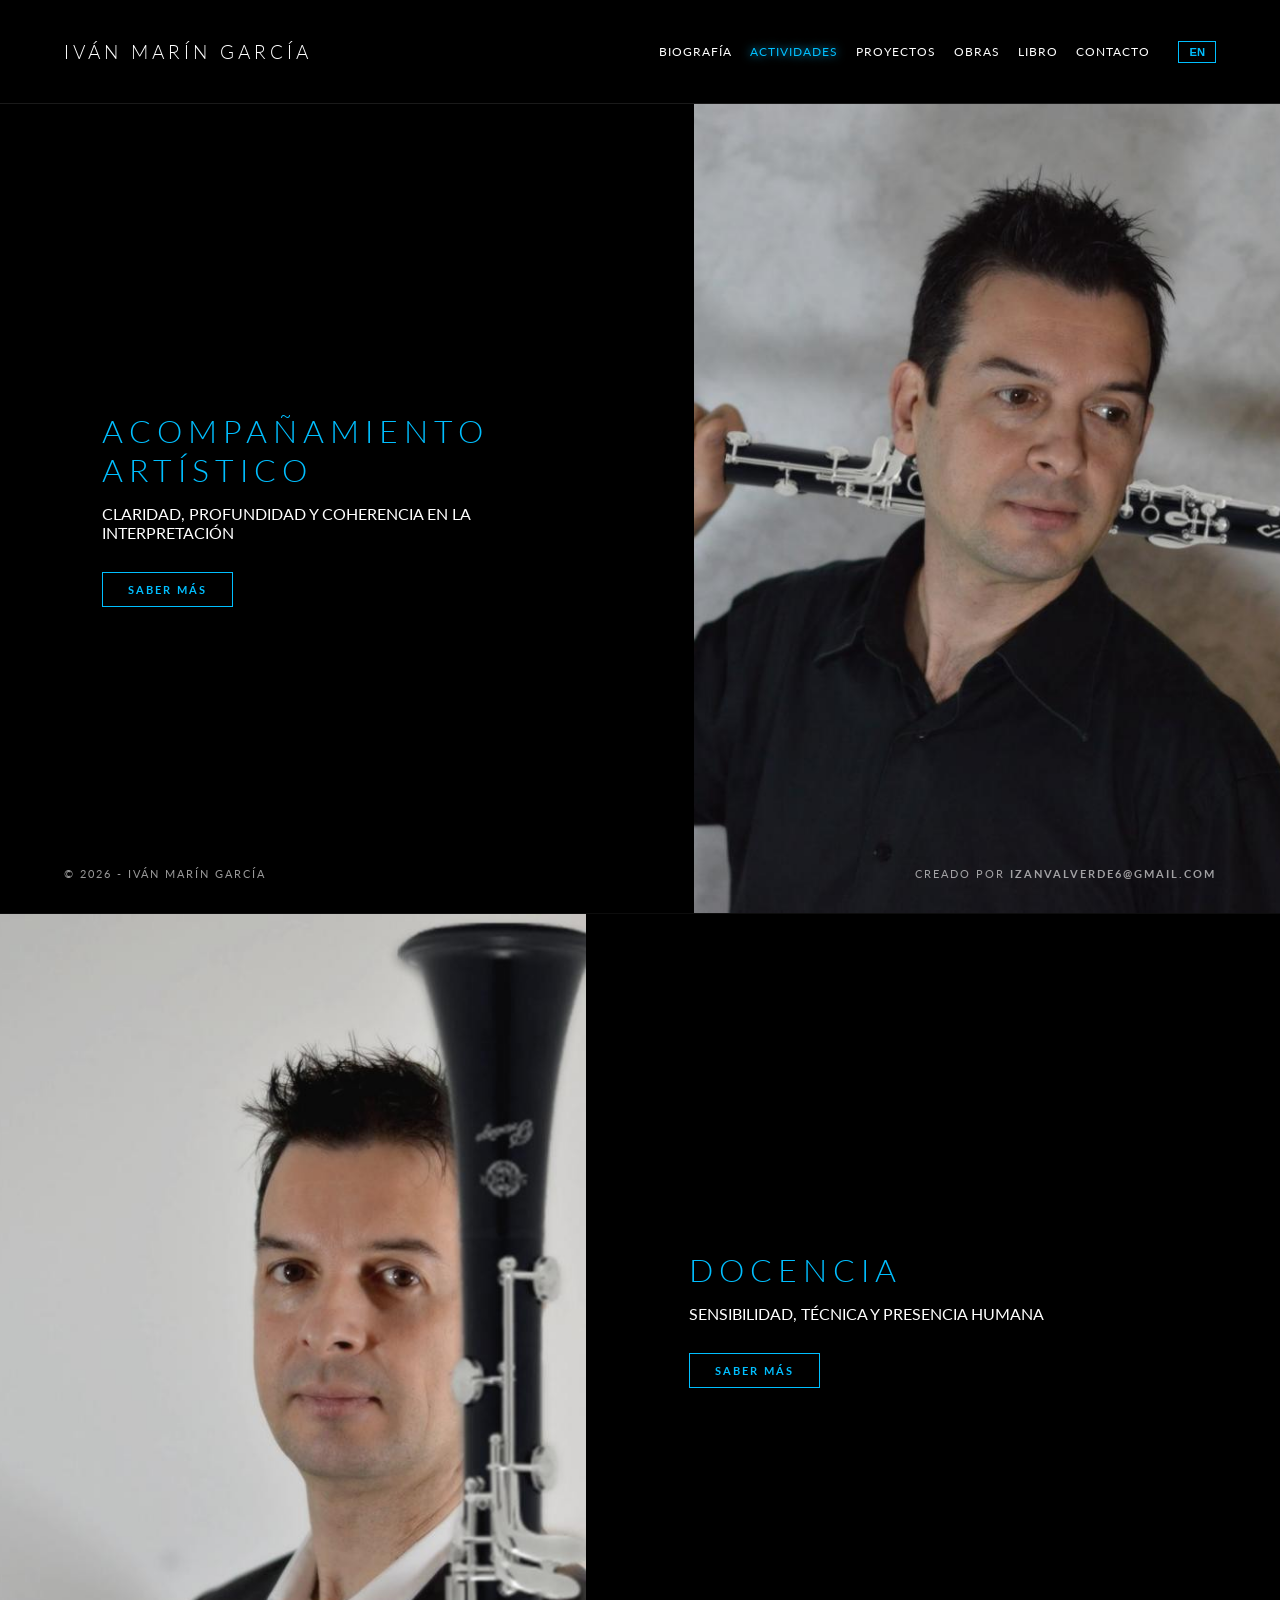
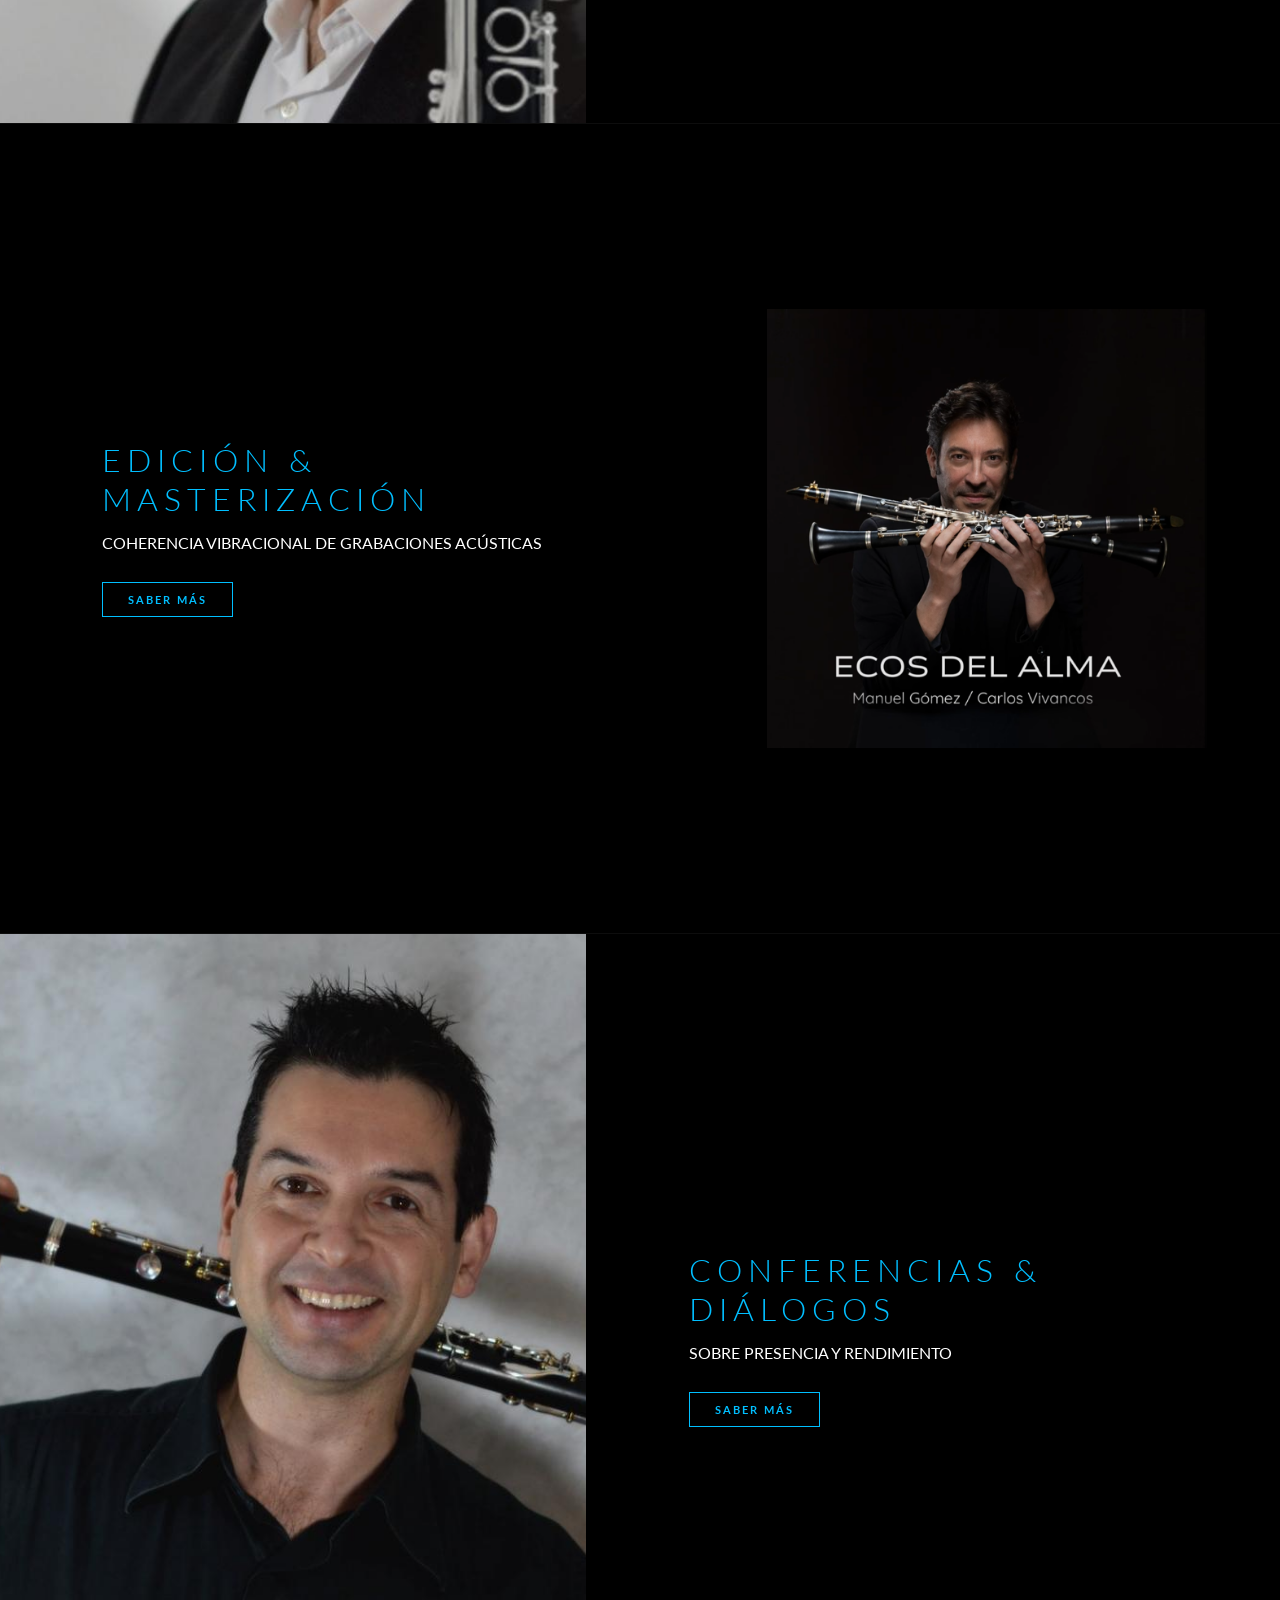
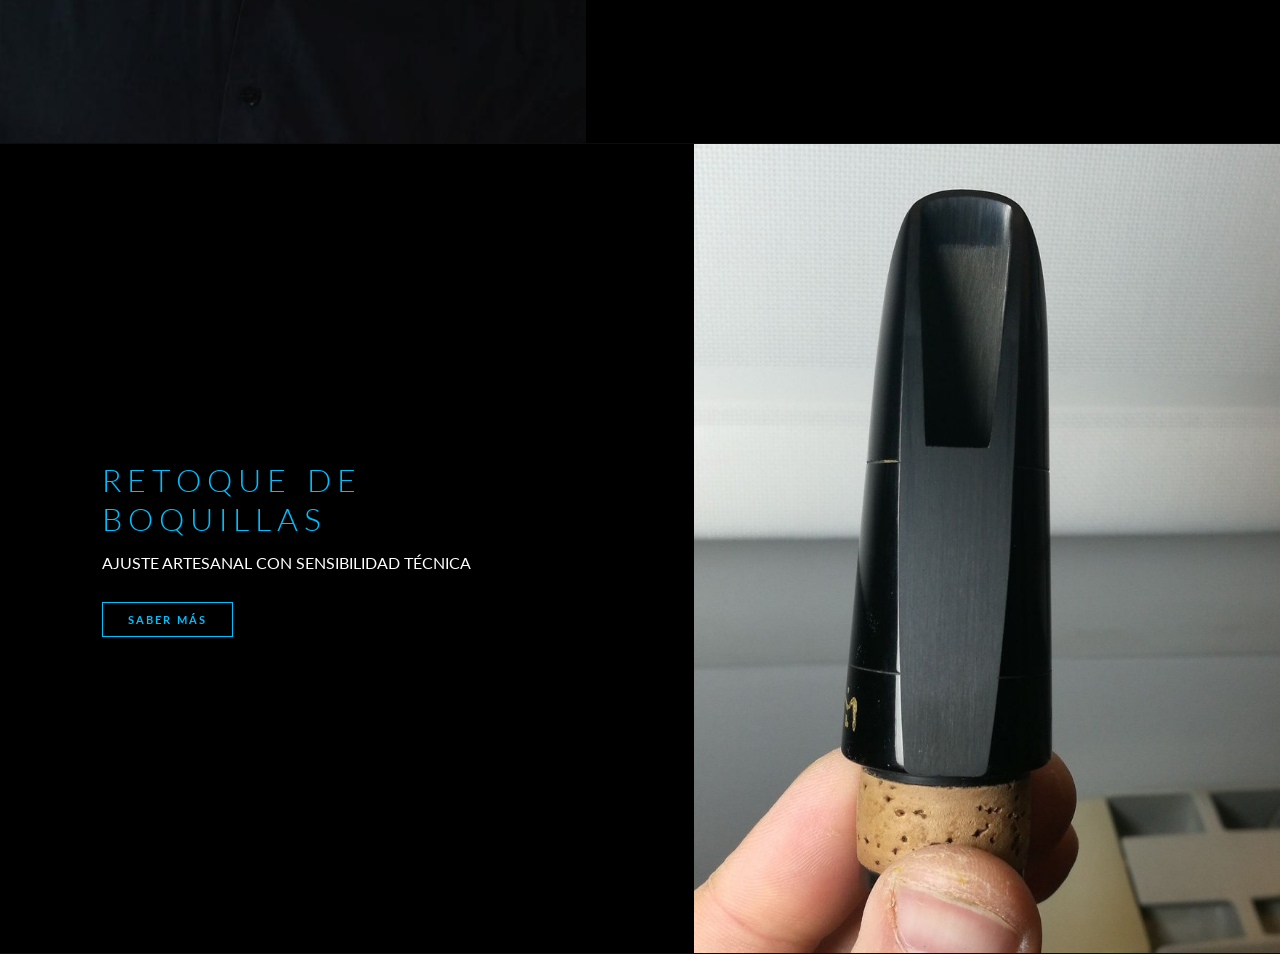
==== actividades.html @ 62df8629 "Versión inicial web Iván Marín" ====
<!DOCTYPE html>
<html lang="es">
<head>
    <meta charset="UTF-8">
    <meta name="viewport" content="width=device-width, initial-scale=1.0">
    <title data-es="Actividades | Iván Marín García" data-en="Activities | Iván Marín García">Actividades | Iván Marín García</title>
    <link rel="icon" type="image/x-icon" href="Imagenes/Logo.png">
    <link rel="stylesheet" href="https://cdnjs.cloudflare.com/ajax/libs/font-awesome/6.4.2/css/all.min.css">
    <link rel="stylesheet" href="actividades.css">
    <link href="https://fonts.googleapis.com/css2?family=Lato:wght@300;400;700&display=swap" rel="stylesheet">
</head>

<!-- Google tag (gtag.js) -->
<script async src="https://www.googletagmanager.com/gtag/js?id=G-GDHJ97QS3Q"></script>
<script>
  window.dataLayer = window.dataLayer || [];
  function gtag(){dataLayer.push(arguments);}
  gtag('js', new Date());

  gtag('config', 'G-GDHJ97QS3Q');
</script>

<body class="interna-body">

    <header class="header-interna">
        <div class="brand"><a href="index.html">Iván Marín García</a></div>
        <nav class="nav-principal">
            <a href="biografia.html" data-es="Biografía" data-en="Biography">Biografía</a>
            <a href="actividades.html" class="active" data-es="Actividades" data-en="Activities">Actividades</a>
            <a href="proyectos.html" data-es="Proyectos" data-en="Projects">Proyectos</a>
            <a href="obras.html" data-es="Obras" data-en="Works">Obras</a>
            <a href="libro.html" data-es="Libro" data-en="Book">Libro</a>
            <a href="contacto.html" data-es="Contacto" data-en="Contact">Contacto</a>
            <button id="lang-switch" class="lang-btn">EN</button>
        </nav>
    </header>

    <section id="acompanamiento" class="section-service">
        <div class="service-content">
            <h2 class="titulo-servicio" data-es="Acompañamiento Artístico" data-en="Artistic Guidance">Acompañamiento Artístico</h2>
            <p data-es="Claridad, profundidad y coherencia en la interpretación" data-en="Clarity, depth, and coherence in interpretation">Claridad, profundidad y coherencia en la interpretación</p>
            <a href="acompanamiento.html" class="btn-saber-mas" data-es="Saber más" data-en="Read more">Saber más</a>
        </div>
        <div class="service-visual"><img src="Imagenes/Clarinete atras.jpeg" alt="Acompañamiento"></div>
    </section>

    <section id="docencia" class="section-service invert">
        <div class="service-content">
            <h2 class="titulo-servicio" data-es="Docencia" data-en="Teaching">Docencia</h2>
            <p data-es="Sensibilidad, técnica y presencia humana" data-en="Sensitivity, technique, and human presence">Sensibilidad, técnica y presencia humana</p>
            <a href="docencia.html" class="btn-saber-mas" data-es="Saber más" data-en="Read more">Saber más</a>
        </div>
        <div class="service-visual visual-sticky"><img src="Imagenes/Clarinete al frente2.jpeg" alt="Docencia"></div>
    </section>

    <section id="audio" class="section-service">
        <div class="service-content">
            <h2 class="titulo-servicio" data-es="Edición & Masterización" data-en="Editing & Mastering">Edición & Masterización</h2>
            <p data-es="Coherencia vibracional de grabaciones acústicas" data-en="Vibrational coherence of acoustic recordings">Coherencia vibracional de grabaciones acústicas</p>
            <a href="audio.html" class="btn-saber-mas" data-es="Saber más" data-en="Read more">Saber más</a>
        </div>
        <div class="service-visual visual-especial">
            <div class="disco-wrapper">
                <div class="disco-vinilo">
                    <img src="Imagenes/Disco.png" class="cover-disco" alt="Audio Cover">
                </div>
            </div>
        </div>
    </section>

    <section id="charlas" class="section-service invert">
        <div class="service-content">
            <h2 class="titulo-servicio" data-es="Conferencias & Diálogos" data-en="Conferences & Dialogues">Conferencias & Diálogos</h2>
            <p data-es="SOBRE PRESENCIA Y RENDIMIENTO" data-en="PRESENCE AND PERFORMANCE">PRESENCIA Y RENDIMIENTO</p>
            <a href="charlas.html" class="btn-saber-mas" data-es="Saber más" data-en="Read more">Saber más</a>
        </div>
        <div class="service-visual"><img src="Imagenes/Foto Sonriendo.jpeg" alt="Charlas"></div>
    </section>

    <section id="boquillas" class="section-service">
        <div class="service-content">
            <h2 class="titulo-servicio" data-es="Retoque de Boquillas" data-en="Mouthpiece Refacing">Retoque de Boquillas</h2>
            <p data-es="Ajuste artesanal con sensibilidad técnica" data-en="Handcrafted work with technical sensitivity">Ajuste artesanal con sensibilidad técnica</p>
            <a href="boquillas.html" class="btn-saber-mas" data-es="Saber más" data-en="Read more">Saber más</a>
        </div>
        <div class="service-visual"><img src="Imagenes/Boquilla.jpg" alt="Boquillas"></div>
    </section>

    <footer class="home-footer"><p>&copy; 2026 - IVÁN MARÍN GARCÍA</p>
    <p class="creador">
        <span data-es="Creado por " data-en="Created by ">Creado por </span>
       <a href="https://mail.google.com/mail/?view=cm&fs=1&to=izanvalverde6@gmail.com" target="_blank" class="link-creador">IZANVALVERDE6@GMAIL.COM</a>
    </p></footer>

    <script>
        // SCRIPT DE IDIOMA (Simplificado sin toggleInfo ya que no se usa)
        const langSwitch = document.getElementById('lang-switch');
        let currentLang = localStorage.getItem('prefLang') || 'es';

        const updateLanguage = (lang) => {
            document.querySelectorAll('[data-es]').forEach(el => {
                const content = el.getAttribute(`data-${lang}`);
                // Si el elemento es un enlace o párrafo normal, cambiamos su texto
                el.innerText = content;
            });

            langSwitch.innerText = lang === 'es' ? 'EN' : 'ES';
            localStorage.setItem('prefLang', lang);
        };

        langSwitch.addEventListener('click', () => {
            currentLang = currentLang === 'es' ? 'en' : 'es';
            updateLanguage(currentLang);
            langSwitch.blur();
            langSwitch.classList.toggle('active');
        });

        updateLanguage(currentLang);
    </script>
</body>
</html>
---- actividades.css ----
/* --- VARIABLES DE DISEÑO --- */
:root {
    --azul-tecnico: #1E90FF;    
    --azul-maestro: #00BFFF;    
    --negro: #000000;
    --blanco: #ffffff;
    --gris: #888888;
    --fuente-texto: 'Lato', sans-serif;
}

/* --- RESET GENERAL --- */
* { 
    margin: 0; 
    padding: 0; 
    box-sizing: border-box; 
}

body.interna-body {
    background-color: var(--negro);
    color: var(--blanco);
    font-family: var(--fuente-texto);
    text-transform: uppercase;
}

/* --- HEADER --- */
.header-interna {
    position: sticky; 
    top: 0; 
    z-index: 1000;
    display: flex; 
    justify-content: space-between; 
    align-items: center;
    padding: 40px 5%; 
    background: rgba(0, 0, 0, 0.95);
    border-bottom: 1px solid rgba(255, 255, 255, 0.1);
}

.brand a { 
    text-decoration: none; 
    color: var(--blanco); 
    font-family: var(--fuente-texto); 
    font-size: clamp(1rem, 1.5vw, 1.2rem);
    font-weight: 300; 
    letter-spacing: 4px; 
    text-transform: uppercase;
}

.nav-principal { 
    display: flex; 
    align-items: center; 
    gap: 18px; 
}

.nav-principal a {
    font-family: var(--fuente-texto);
    color: var(--blanco); 
    text-decoration: none; 
    font-size: 0.75rem;
    letter-spacing: 1px; 
    transition: 0.3s;
}

.nav-principal a:hover, 
.nav-principal a.active {
    color: var(--azul-maestro) !important;
    text-shadow: 0 0 10px var(--azul-maestro);
}

.lang-btn {
    background: transparent; 
    border: 1px solid var(--azul-maestro); 
    color: var(--azul-maestro);
    padding: 4px 10px; 
    cursor: pointer; 
    font-weight: 700; 
    font-size: 0.7rem;
    margin-left: 10px; 
    transition: all 0.3s ease; 
    text-transform: uppercase;
}

/* Reemplaza tu actual .lang-btn:hover por esto: */
@media (hover: hover) and (pointer: fine) {
    .lang-btn:hover {
        background: var(--azul-maestro);
        color: #fff;
        box-shadow: 0 0 15px var(--azul-maestro);
    }
}

/* Para que en el móvil haga un "destello" rápido al tocarlo pero se apague al soltar: */
.lang-btn:active {
    background: var(--azul-maestro);
    color: #fff;
}

/* --- SECCIONES DE SERVICIO --- */
.section-service { 
    display: flex; 
    min-height: 90vh; 
    border-bottom: 1px solid rgba(255,255,255,0.05); 
    overflow: hidden; 
}

.section-service.invert { flex-direction: row-reverse; }

.service-content { 
    flex: 1; 
    display: flex; 
    flex-direction: column; 
    justify-content: center; 
    padding: 0 8%; 
    background: #000; 
}

.titulo-servicio {
    font-family: var(--fuente-texto); 
    font-size: clamp(1.4rem, 3vw, 2rem);
    font-weight: 300; 
    letter-spacing: 6px; 
    text-transform: uppercase;
    color: var(--azul-maestro); 
    margin-bottom: 15px;
}

.btn-saber-mas {
    text-decoration: none;
    font-family: var(--fuente-texto); 
    margin-top: 30px; 
    background: transparent; 
    border: 1px solid var(--azul-maestro); 
    color: var(--azul-maestro); 
    padding: 10px 25px; 
    cursor: pointer; 
    text-transform: uppercase; 
    font-size: 0.7rem; 
    font-weight: 700; 
    letter-spacing: 2px; 
    transition: 0.4s; 
    align-self: flex-start;
}

/* Solo aplica el hover en dispositivos con ratón (PC) */
@media (hover: hover) and (pointer: fine) {
    .btn-saber-mas:hover { 
        background: var(--azul-maestro); 
        color: #fff; 
        box-shadow: 0 0 20px var(--azul-maestro); 
    }
}

/* Efecto visual rápido al tocar en móviles (opcional) */
.btn-saber-mas:active {
    background: var(--azul-maestro);
    color: #fff;
}

/* --- CONTENIDO EXTRA --- */
.extra-info { 
    max-height: 0; 
    overflow: hidden; 
    transition: max-height 0.8s ease; 
    scroll-margin-top: 160px; 
}

.extra-info.active { 
    max-height: 4000px; 
    margin-top: 30px; 
    margin-bottom: 50px;
}

.texto-detallado { 
    border-left: 2px solid var(--azul-maestro); 
    padding-left: 20px; 
    background: transparent !important;
}

.texto-detallado p, 
.resena-texto,
.desc-docencia p {
    color: #ddd !important;
    font-family: 'Lato', sans-serif !important;
    font-size: 1rem !important;
    line-height: 1.7 !important;
    text-align: justify !important;
    font-style: normal !important;
    text-transform: none !important;
}

/* --- RESEÑAS (LIMPIAS) --- */
.resenas-container {
    margin-top: 40px;
    padding-top: 30px;
    border-top: 1px solid var(--azul-maestro);
    background: transparent !important;
}

.titulo-resenas {
    color: var(--azul-maestro);
    font-size: 0.8rem;
    letter-spacing: 4px;
    margin-bottom: 25px;
    font-weight: 700;
}

.resena-item {
    margin-bottom: 30px;
    padding-bottom: 20px;
    border-bottom: 1px solid rgba(0, 191, 255, 0.3);
    background: transparent !important;
     
}

.resena-item:last-child {
    border-bottom: none;
}

.resena-autor {
    font-size: 0.75rem !important;
    font-weight: 700;
    color: var(--azul-maestro) !important;
    text-transform: uppercase;
    letter-spacing: 1px;
    display: block;
    margin-top: 10px;
}

/* --- VIDEO --- */
.video-container-extra { 
    position: relative; 
    padding-bottom: 40%; 
    height: 0; 
    overflow: hidden; 
    margin: 40px 0; 
    border: 1px solid var(--azul-maestro); 
}

.video-container-extra iframe { 
    position: absolute; top: 0; left: 0; width: 100%; height: 100%; border: none; 
}

/* --- VISUAL & ZOOM --- */
.service-visual { 
    flex: 1.2; background: #000; overflow: hidden; position: relative; 
    display: flex; align-items: center; justify-content: center; 
}
.service-visual img { width: 100%; height: 100%; object-fit: cover; }

.section-service:nth-of-type(1) .service-visual img,
.section-service:nth-of-type(2) .service-visual img,
.section-service:nth-of-type(4) .service-visual img,
.section-service:nth-of-type(5) .service-visual img {
    animation: zoomInfinito 20s infinite alternate ease-in-out !important;
}

@keyframes zoomInfinito { 0% { transform: scale(1); } 100% { transform: scale(1.15); } }

/* --- DISCO --- */
.disco-wrapper { 
    position: relative; width: 75%; padding-bottom: 75%; 
    display: flex; align-items: center; justify-content: center; 
}
.disco-vinilo { 
    position: absolute; top: 0; left: 0; width: 100%; height: 100%; 
    background: #111; border-radius: 50%; 
    background: repeating-radial-gradient(#111, #111 2px, #181818 3px, #111 4px); 
    box-shadow: 0 0 60px rgba(0,0,0,1); 
}
.cover-disco { width: 45%; height: 45%; object-fit: contain; z-index: 2; }
@keyframes rotate { from { transform: rotate(0deg); } to { transform: rotate(360deg); } }

/* --- COMENTARIOS --- */
.feedback-container { 
    padding: 120px 5%; background: linear-gradient(to bottom, #000, #050505); border-top: 1px solid #111; 
}
.feedback-inner { max-width: 900px; margin: 0 auto; }
.feedback-inner h3 { 
    font-family: var(--fuente-texto); margin-bottom: 40px; letter-spacing: 5px; 
    font-size: 1.1rem; color: var(--azul-maestro); text-align: center; 
}
.input-box { 
    display: flex; flex-direction: column; gap: 20px; margin-bottom: 80px; 
    background: rgba(255,255,255,0.02); padding: 30px; border: 1px solid #111; 
}
.input-box input, .input-box textarea { 
    font-family: var(--fuente-texto); background: transparent; border: none; 
    border-bottom: 1px solid #333; color: #fff; padding: 12px 0; outline: none; font-size: 1rem; 
}
.input-box button { 
    font-family: var(--fuente-texto); align-self: flex-end; background: var(--azul-maestro); 
    color: #fff; border: none; padding: 15px 40px; cursor: pointer; 
    font-size: 0.8rem; font-weight: 700; letter-spacing: 2px; transition: 0.4s; 
}
.input-box button:hover { 
    background: #fff; color: var(--azul-maestro); box-shadow: 0 0 20px var(--azul-maestro);
}
.comment-entry { 
    padding: 35px; background: rgba(10, 10, 10, 0.8); border: 1px solid #151515; 
    margin-bottom: 25px; border-left: 4px solid var(--azul-maestro); 
}
.entry-header { 
    display: flex; justify-content: space-between; align-items: center; 
    font-size: 0.75rem; color: var(--azul-maestro); margin-bottom: 15px; font-weight: 700; 
}
.entry-user { color: #fff; text-transform: uppercase; font-size: 0.9rem; }
.entry-body { font-size: 1.1rem; text-transform: none; line-height: 1.6; color: #ccc; }

/* --- RESPONSIVE --- */
@media (max-width: 900px) {
    .header-interna { flex-direction: column; padding: 25px 5%; gap: 15px; }
    .nav-principal { justify-content: center; flex-wrap: wrap; width: 100%; gap: 12px; }
    .section-service, .section-service.invert { flex-direction: column; height: auto; }
    .service-content { padding: 50px 7%; width: 100%; }
    .service-visual { height: 350px; }
    .video-container-extra { width: 100%; margin: 25px 0; padding-bottom: 56.25%; height: 0; }
    .extra-info.active { max-height: none; margin-top: 20px; padding: 0 5px; }
    .texto-detallado { font-size: 0.85rem !important; padding-left: 15px; }
    .home-footer { position: relative; text-align: center; pointer-events: auto; bottom: 20px; left: 0; width: 100%; padding: 30px 0; }
}

/* --- ESTILOS PARA LOS ENLACES DE BOQUILLAS --- */
.links-boquillas {
    display: flex !important;
    flex-direction: column !important; /* Fuerza que vayan uno debajo de otro */
    gap: 15px !important;
    margin-top: 25px !important;
    margin-bottom: 30px !important;
    text-align: left !important; /* Alinea los botones a la izquierda */
}

.links-boquillas .link-externo {
    margin-top: 0 !important; 
    display: inline-flex !important;
    align-items: center !important;
    gap: 10px;
    width: fit-content !important;
    text-transform: uppercase;
    font-size: 0.8rem;
    font-weight: 700;
    color: var(--azul-maestro);
    text-decoration: none;
    transition: 0.3s;
}

.links-boquillas .link-externo i {
    font-size: 1.1rem; /* Iconos un poco más grandes */
}

.links-boquillas .link-externo:hover {
    color: var(--blanco);
    text-shadow: 0 0 10px var(--azul-maestro);
}

/* --- TARJETAS COLABORADORES: EL PUNTO INTERMEDIO --- */
.colaborador-card {
    margin-top: 40px;
    margin-bottom: 60px;
    padding-top: 25px;
    border-top: 1px solid rgba(255, 255, 255, 0.1);
}

.colaborador-header {
    display: flex;
    align-items: flex-start;
    gap: 30px; /* Más espacio entre foto y nombre */
    margin-bottom: 25px;
}

.colaborador-img-pro {
    width: 190px; /* EL PUNTO INTERMEDIO: Ni 80 ni gigante */
    height: auto;
    border-radius: 6px;
    border: 1px solid rgba(0, 191, 255, 0.3);
    box-shadow: 0 10px 25px rgba(0, 0, 0, 0.5);
    transition: transform 0.3s ease;
}

.colaborador-img-pro:hover {
    transform: scale(1.02); /* Un ligero efecto de presencia al pasar el ratón */
}

.colaborador-info {
    display: flex;
    flex-direction: column;
    gap: 8px;
}

.colaborador-info .resena-autor {
    text-align: left !important;
    margin: 0 !important;
    font-size: 1.2rem !important; /* Nombre un poco más grande */
    letter-spacing: 2px;
}

.colaborador-link {
    font-size: 0.75rem;
    color: var(--azul-maestro);
    text-decoration: none;
    letter-spacing: 1px;
    border: 1px solid rgba(0, 191, 255, 0.4);
    padding: 5px 12px;
    width: fit-content;
    transition: 0.3s;
}

.colaborador-link:hover {
    background: var(--azul-maestro);
    color: #fff;
}

/* Ajuste para que en móviles no se vea mal el diseño de lado */
@media (max-width: 600px) {
    .colaborador-header {
        flex-direction: column;
        align-items: center;
        text-align: center;
    }
    .colaborador-info .resena-autor {
        text-align: center !important;
    }
    .colaborador-link {
        margin: 0 auto;
    }
}

/* Contenedor del dropdown */
.nav-item {
    position: relative;
}

/* Submenu oculto */
.dropdown-menu {
    position: absolute;
    top: 100%;
    left: 0;
    background: white;
    min-width: 220px;
    box-shadow: 0 8px 20px rgba(0,0,0,0.1);
    border-radius: 6px;
    opacity: 0;
    visibility: hidden;
    transform: translateY(10px);
    transition: all 0.3s ease;
    z-index: 1000;
}

/* Enlaces del submenu */
.dropdown-menu a {
    display: block;
    padding: 12px 16px;
    text-decoration: none;
    color: #222;
    font-size: 14px;
}

.dropdown-menu a:hover {
    background: #f3f3f3;
}

/* Mostrar al pasar el ratón */
.dropdown:hover .dropdown-menu {
    opacity: 1;
    visibility: visible;
    transform: translateY(0);
}

@media (min-width: 901px) {
    /* Solo cuando la info está abierta en PC, forzamos diseño de columna */
    .section-service.info-abierta {
        flex-direction: column !important;
    }

    .section-service.info-abierta .service-content {
        width: 100% !important;
        flex: none;
        padding-top: 80px;
        padding-bottom: 50px;
    }

    .section-service.info-abierta .service-visual {
        width: 100% !important;
        flex: none;
        height: 600px; /* Altura de la foto cuando se va abajo */
        order: 2;
    }

    .section-service.info-abierta .service-visual img {
        animation: none !important; /* Quitamos el zoom para que no distraiga al leer */
        object-fit: cover;
        object-position: center 30%;
    }

    /* Centramos un poco el texto detallado en PC para que no sea infinito a lo ancho */
    .section-service.info-abierta .texto-detallado {
        max-width: 900px;
        margin-left: 0; 
    }
}

/* Ajusta el valor (100px o 120px) según la altura de tu menú móvil */
.section-service {
    scroll-margin-top: 100px; 
}

/* Si usas IDs específicos, también puedes hacerlo así para asegurar: */
#acompanamiento, #docencia, #audio, #charlas, #boquillas {
    scroll-margin-top: 100px;
}

/* Solo aplicar en pantallas grandes (PC) */
@media (min-width: 901px) {

    /* Cuando la sección de docencia está abierta */
    #docencia.info-abierta .service-visual.visual-sticky {
        margin-top: 0; /* Anulamos el empuje hacia abajo */
        position: sticky; /* Hacemos que la imagen sea pegajosa */
        top: 100px; /* Distancia desde la parte superior de la ventana (ajusta según tu header) */
        height: fit-content; /* Importante para que sticky funcione */
        align-self: flex-start; /* Se alinea arriba en el contenedor grid/flex */
        transition: top 0.4s ease; /* Transición suave */
    }

    /* Opcional: Ajustar el tamaño de la imagen si es muy grande al estar pegada */
#docencia.info-abierta .service-visual.visual-sticky img {
    /* --- CAMBIOS AQUÍ --- */
    width: 100%;       /* Obligamos a la imagen a ocupar todo el ancho de su columna */
    max-width: 750px;   /* (Opcional) Pon un tope de ancho para que no se pixele en monitores gigantes. Ajusta este número a tu gusto. */
    height: auto;       /* El alto se ajusta automáticamente para mantener la proporción */
    
    /* --- Mantenemos esto por seguridad --- */
    object-fit: cover;  /* Cambiamos 'contain' por 'cover' para que llene el espacio si es necesario, aunque con width:100% y height:auto no debería hacer falta cortarse */
}
}

.back-link-container { text-align: center; padding: 50px 0 120px; }
.back-link { 
    color: var(--gris-texto); text-decoration: none; font-size: 0.8rem; 
    text-transform: uppercase; letter-spacing: 2px; display: inline-flex; align-items: center; gap: 15px; transition: 0.3s;
}
.back-link:hover { 
    color: var(--azul-maestro);
    transform: translateX(-5px); 
}

html {
    scroll-behavior: smooth;
}

/* --- FOOTER UNIFICADO (ESTILO PROYECTOS) --- */
.home-footer {
    position: fixed;
    bottom: 20px;
    left: 5%;
    right: 5%;
    z-index: 100;
    pointer-events: none;
    display: flex;
    justify-content: space-between;
    align-items: center;
}

.home-footer p {
    font-family: var(--fuente-texto);
    font-size: 0.7rem;
    color: var(--gris-texto);
    text-transform: uppercase;
    letter-spacing: 2px;
    opacity: 0.6;
    margin: 0;
}

.creador {
    pointer-events: auto;
    text-align: right;
}

.link-creador {
    color: var(--gris-texto);
    text-decoration: none;
    transition: 0.3s;
    font-weight: 700;
}

.link-creador:hover {
    /* Usamos el azul de proyectos para unificar el feedback visual */
    color: #00BFFF; 
    opacity: 1;
}

/* Ajuste para móviles */
@media (max-width: 900px) {
    .home-footer {
        position: relative;
        flex-direction: column;
        gap: 10px;
        text-align: center;
        padding: 30px 0;
        left: 0;
        right: 0;
        width: 100%;
        bottom: 0;
    }
    
    .creador {
        text-align: center;
    }
}

@media (max-width: 900px) {
    /* Quitamos la altura mínima forzada para que el contenido dicte el espacio */
    .section-service, 
    .section-service.invert { 
        flex-direction: column !important; 
        min-height: auto !important; 
        height: auto !important;
    }

    .header-interna { flex-direction: column; padding: 25px 5%; gap: 15px; }
    .nav-principal { justify-content: center; flex-wrap: wrap; width: 100%; gap: 12px; }

    /* Reducimos los rellenos internos para acercar la imagen al texto */
    .service-content { 
        padding: 40px 7% 20px 7% !important; 
        width: 100%; 
        flex: none;
    }

    /* Ajustamos el contenedor de la imagen */
    .service-visual { 
        height: 300px; 
        width: 100%;
        flex: none;
    }

    .video-container-extra { width: 100%; margin: 25px 0; padding-bottom: 56.25%; height: 0; }
    .home-footer { position: relative; text-align: center; pointer-events: auto; padding: 30px 0; width: 100%; left: 0; bottom: 0; }
}
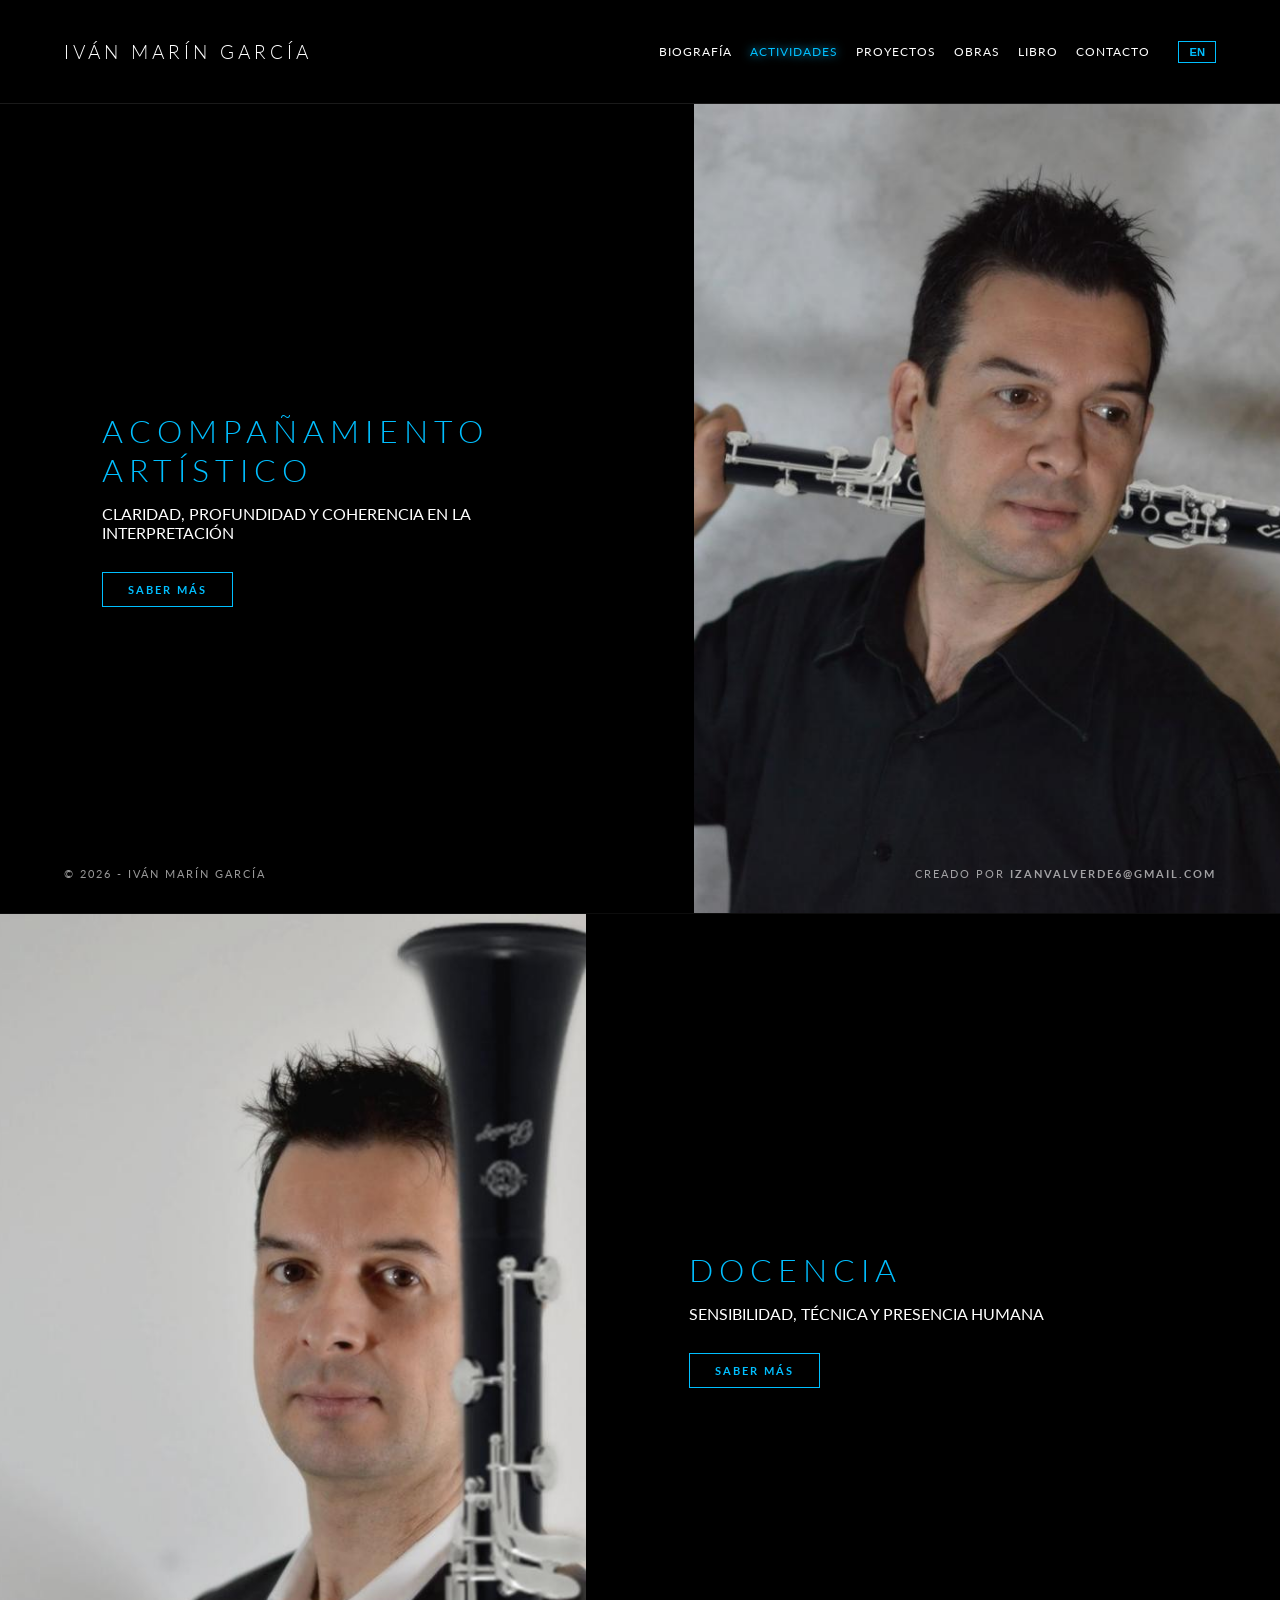
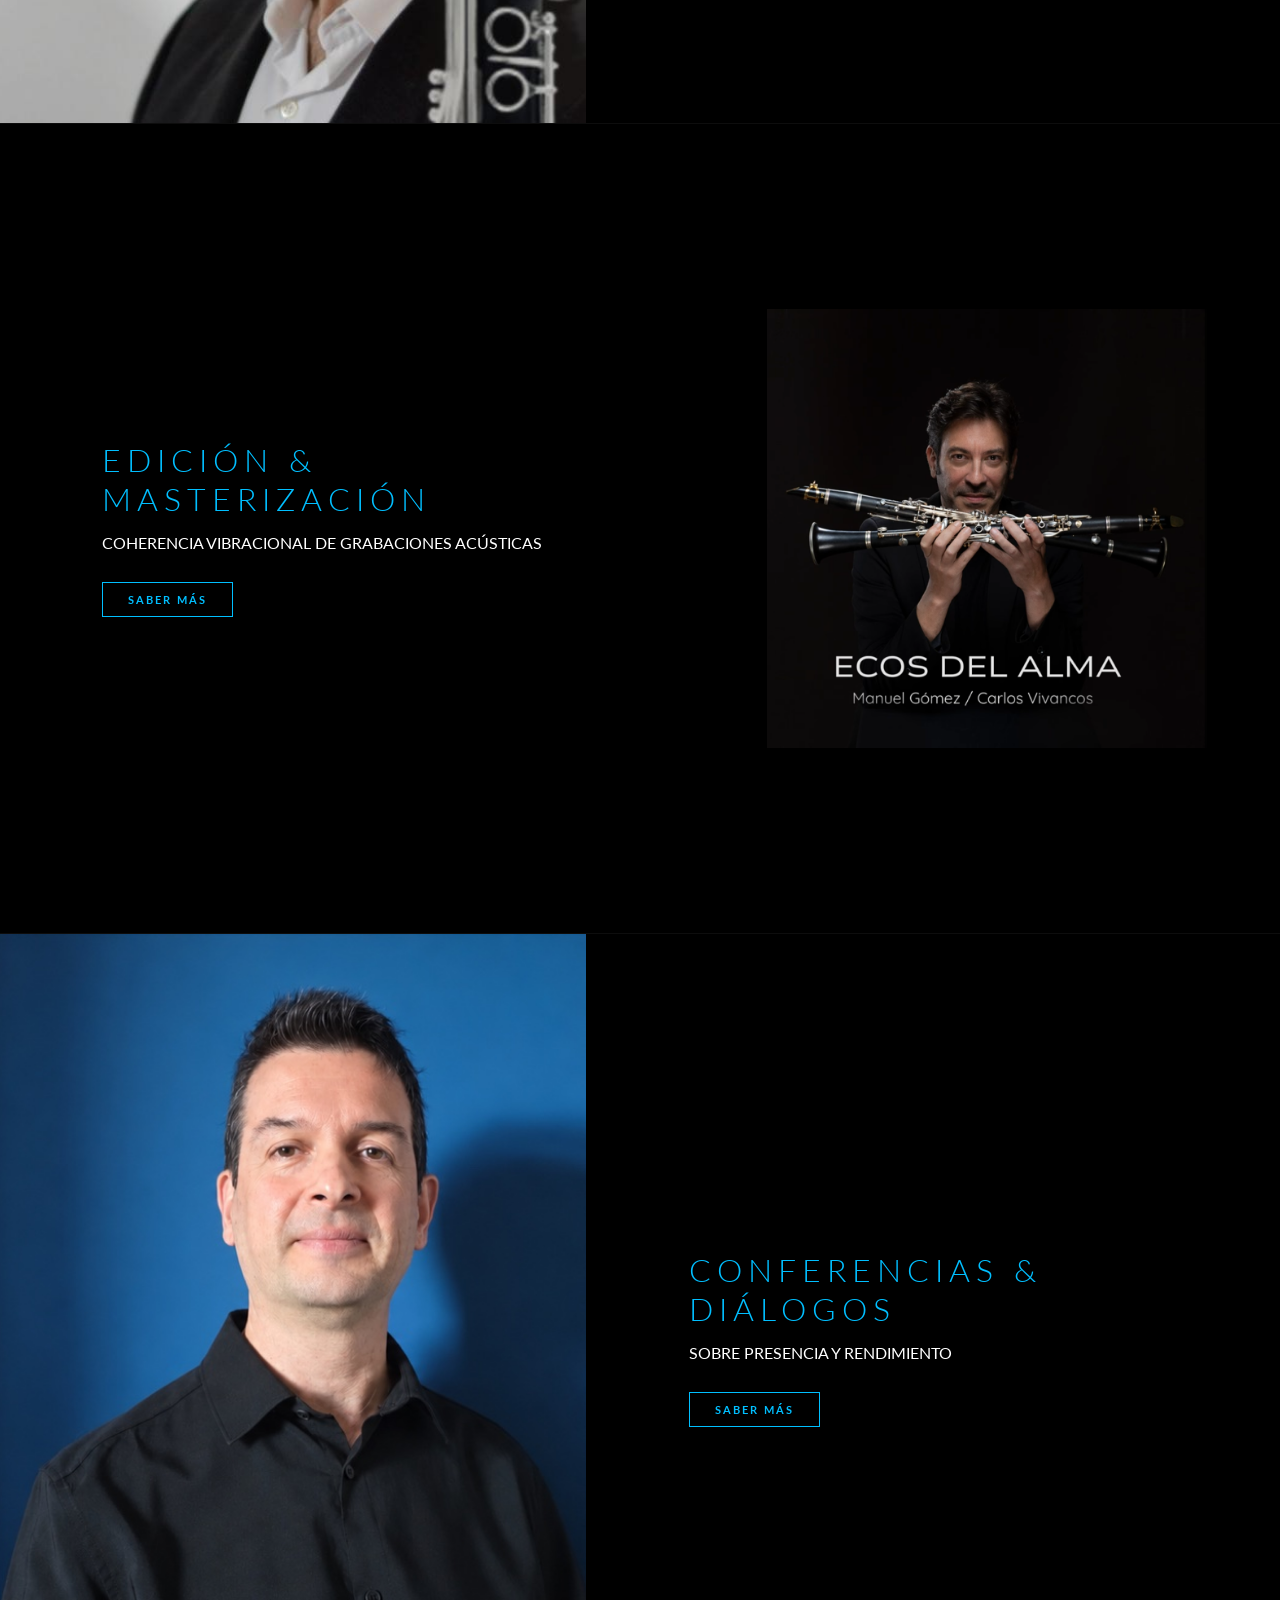
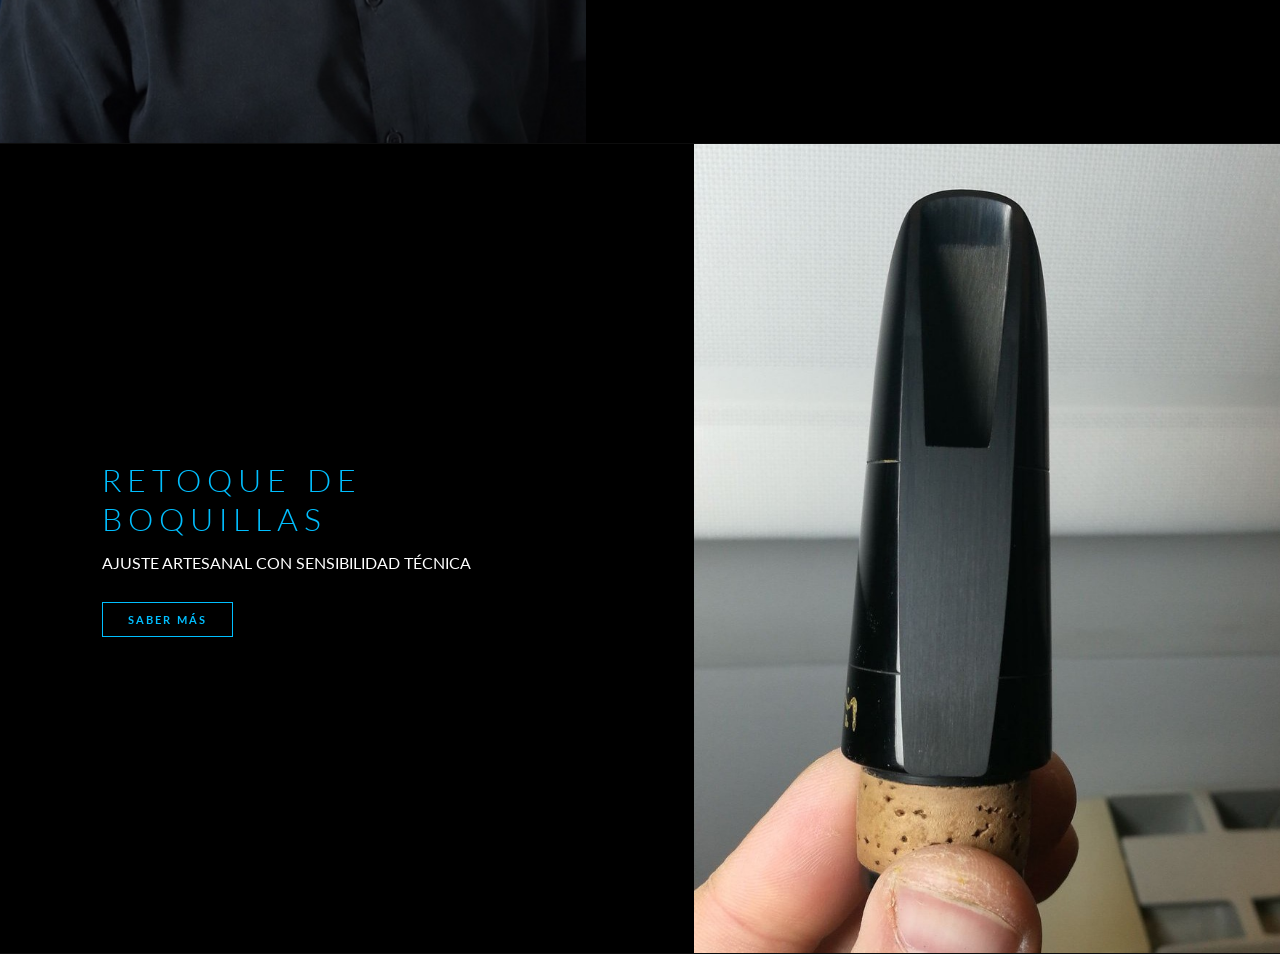
==== commit a0d99dbf: "Publicar el retrato retocado de Conferencias y Diálogos" ====
--- a/actividades.html
+++ b/actividades.html
@@ -74,7 +74,7 @@
             <p data-es="SOBRE PRESENCIA Y RENDIMIENTO" data-en="PRESENCE AND PERFORMANCE">PRESENCIA Y RENDIMIENTO</p>
             <a href="charlas.html" class="btn-saber-mas" data-es="Saber más" data-en="Read more">Saber más</a>
         </div>
-        <div class="service-visual"><img src="Imagenes/Foto Sonriendo.jpeg" alt="Charlas"></div>
+        <div class="service-visual"><img src="Imagenes/ivan-conferencias.jpg" alt="Iván Marín García"></div>
     </section>
 
     <section id="boquillas" class="section-service">
@@ -118,4 +118,4 @@
         updateLanguage(currentLang);
     </script>
 </body>
-</html>+</html>
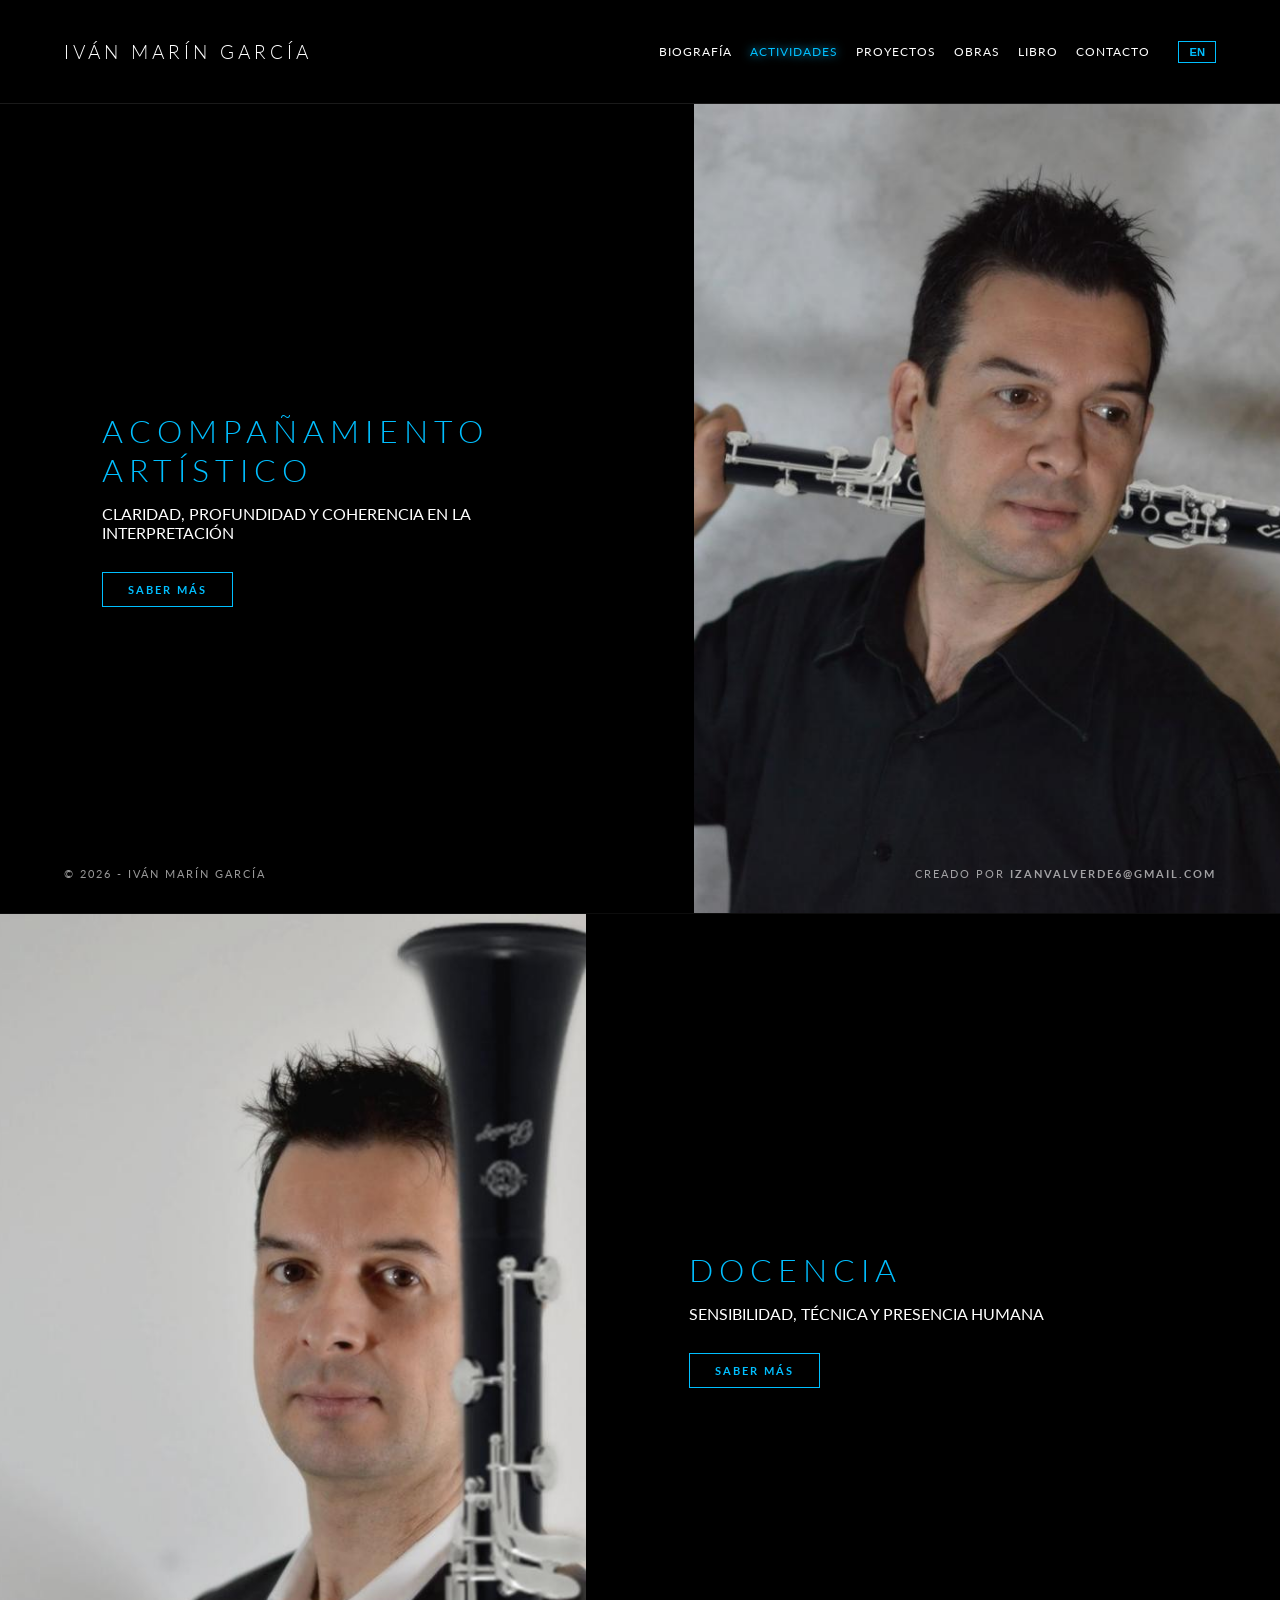
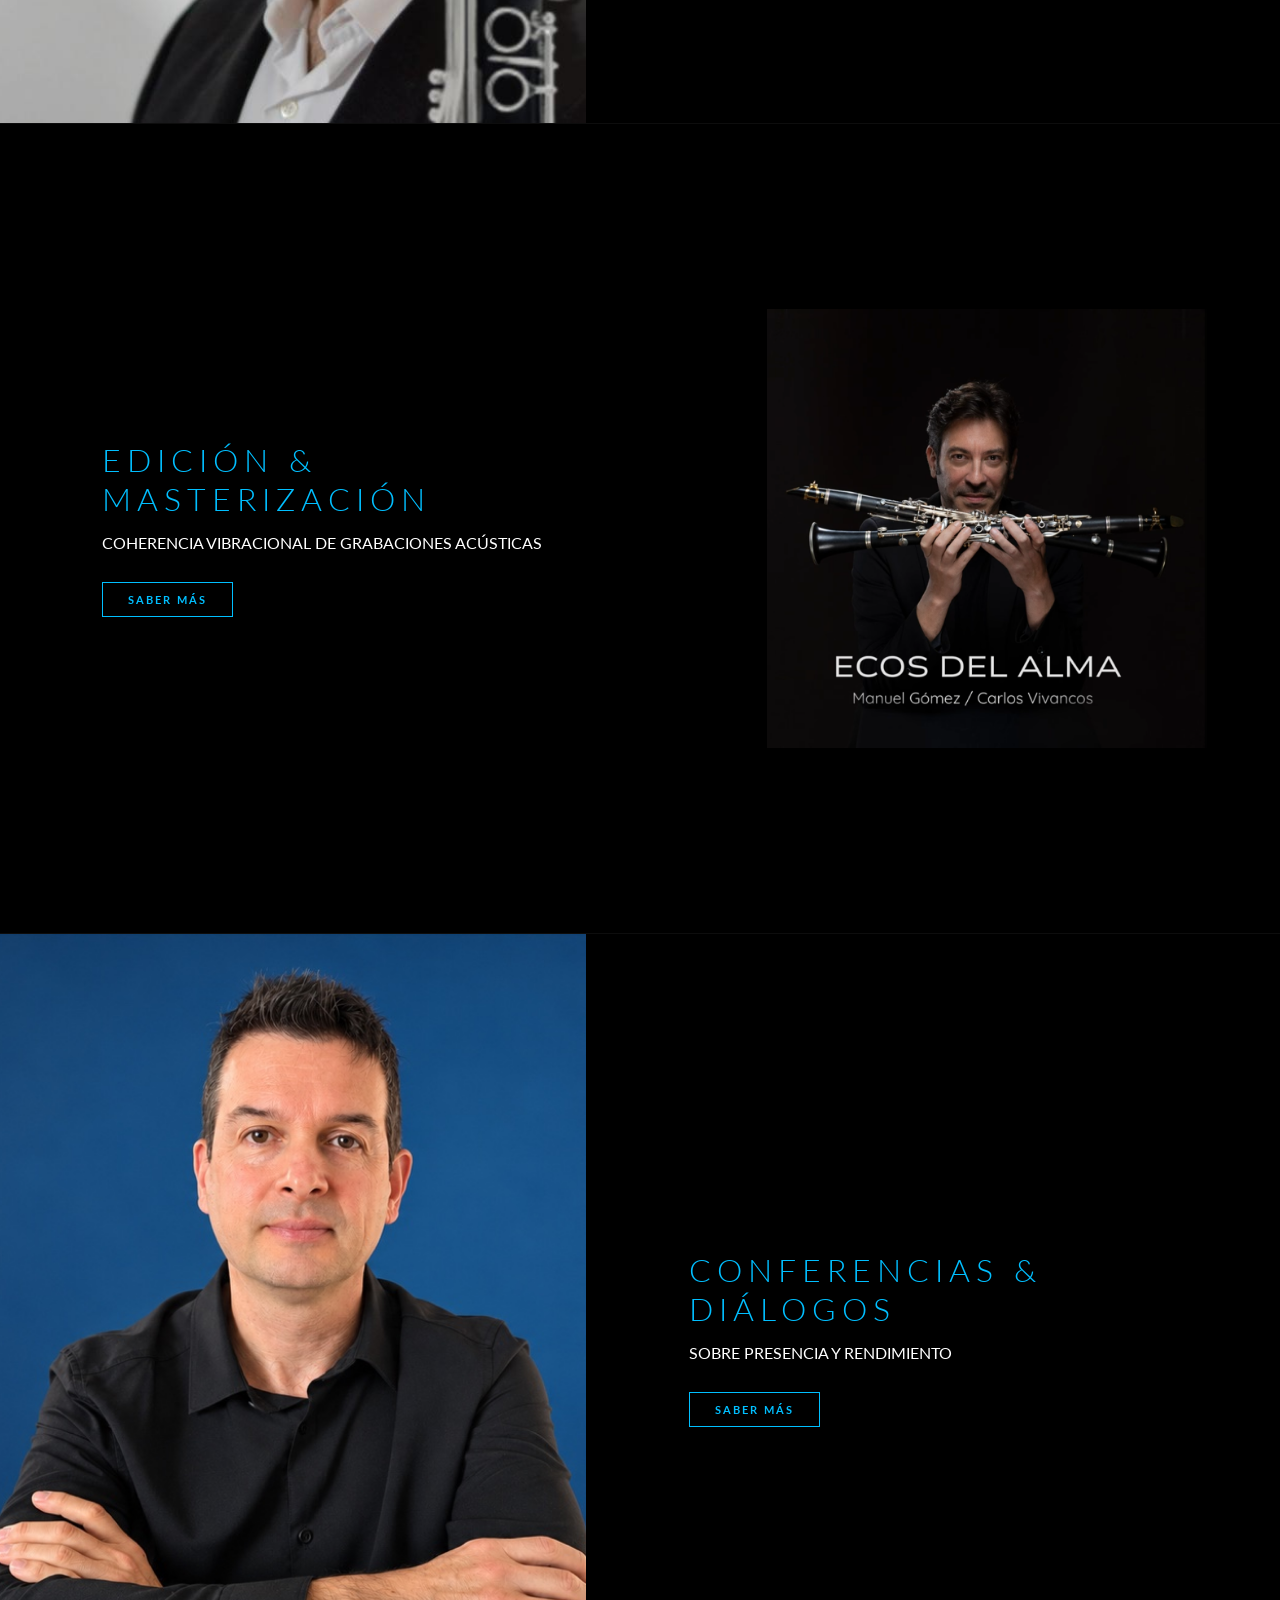
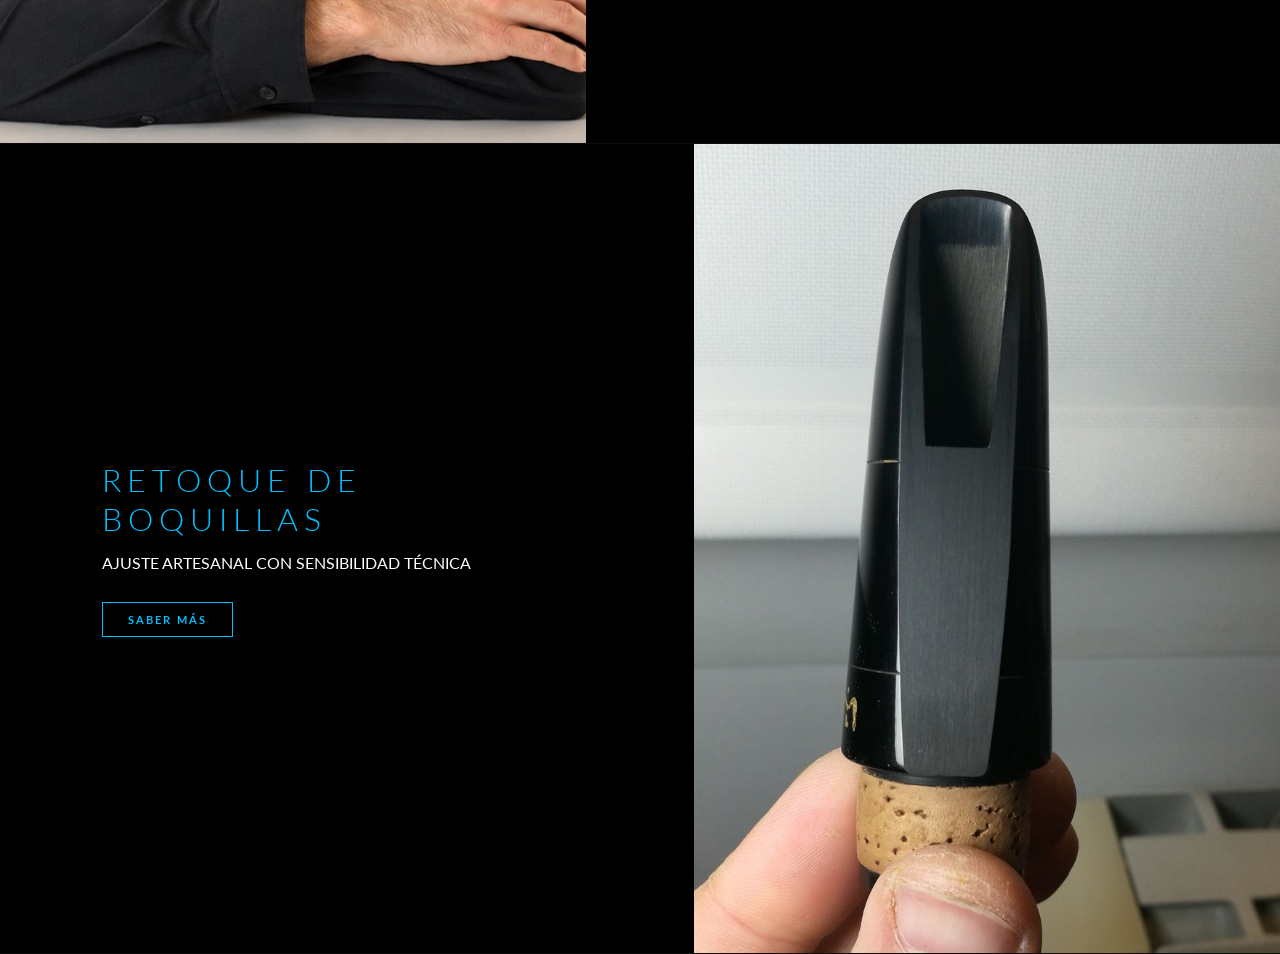
==== commit 9b53c342: "Actualizar el retrato de Conferencias y Diálogos" ====
--- a/actividades.html
+++ b/actividades.html
@@ -74,7 +74,7 @@
             <p data-es="SOBRE PRESENCIA Y RENDIMIENTO" data-en="PRESENCE AND PERFORMANCE">PRESENCIA Y RENDIMIENTO</p>
             <a href="charlas.html" class="btn-saber-mas" data-es="Saber más" data-en="Read more">Saber más</a>
         </div>
-        <div class="service-visual"><img src="Imagenes/ivan-conferencias.jpg" alt="Iván Marín García"></div>
+        <div class="service-visual"><img src="Imagenes/ivan-conferencias-101353.jpg" alt="Iván Marín García"></div>
     </section>
 
     <section id="boquillas" class="section-service">
